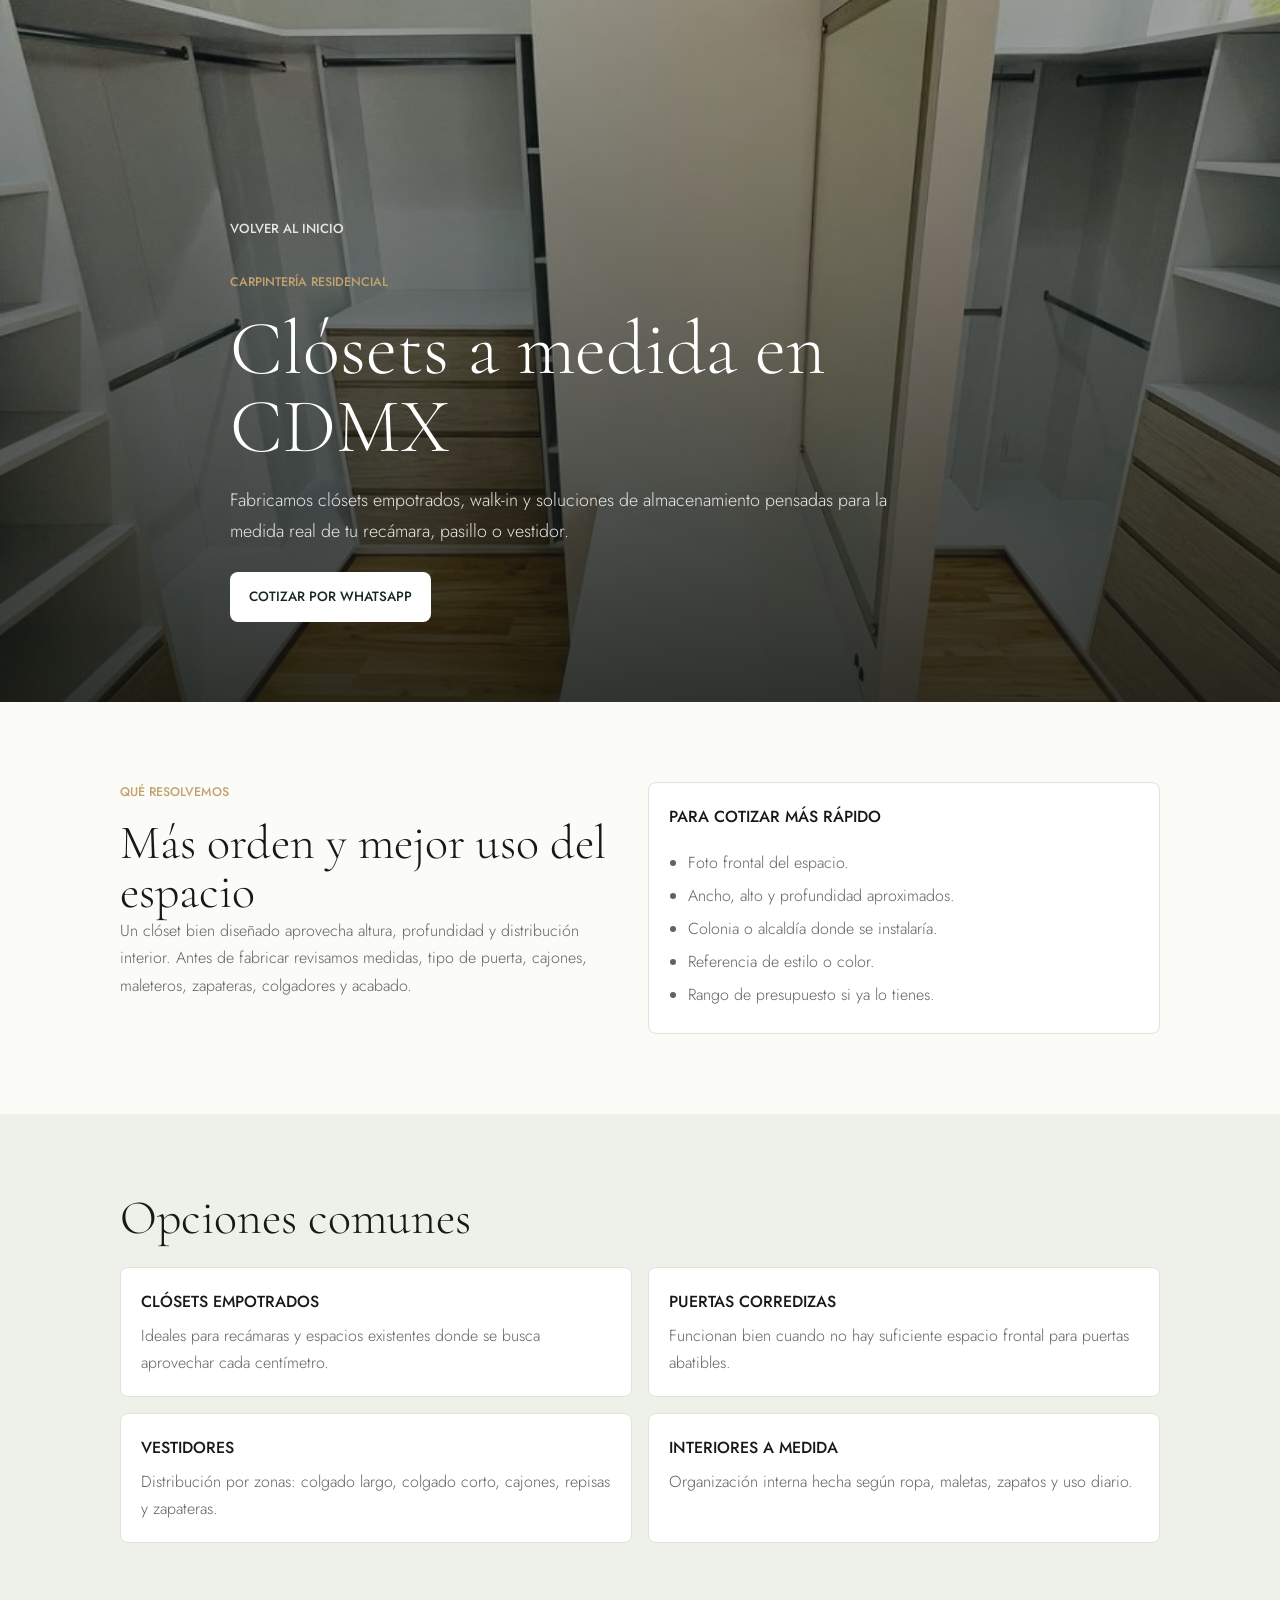
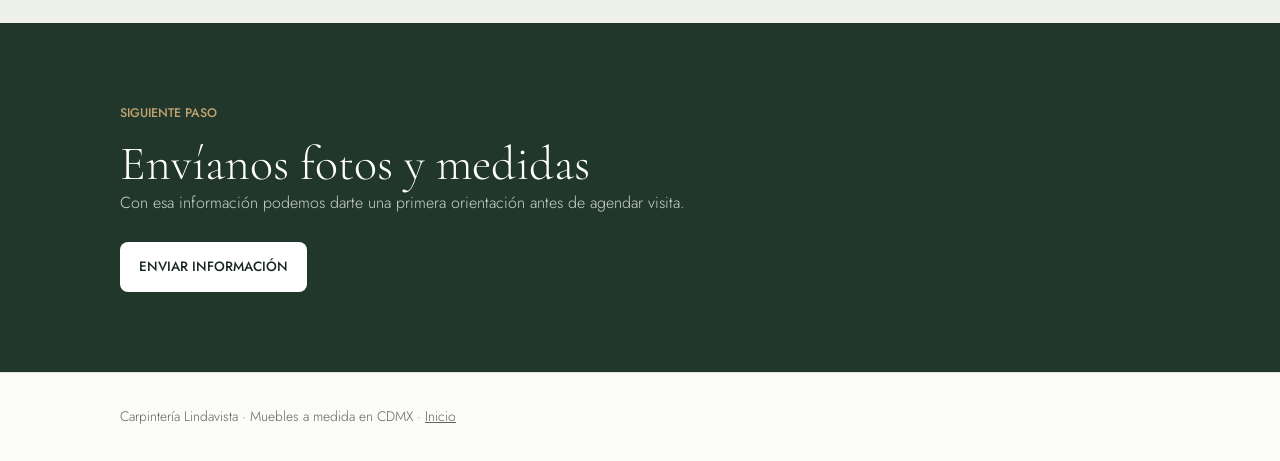
==== closets-a-medida-cdmx/index.html @ 1f64a85f "Agregar captacion organica para clientes" ====
<!DOCTYPE html>
<html lang="es">
<head>
<meta charset="UTF-8">
<meta name="viewport" content="width=device-width, initial-scale=1.0">
<title>Clósets a Medida en CDMX | Carpintería Lindavista</title>
<meta name="description" content="Diseño, fabricación e instalación de clósets a medida en CDMX. Distribución interior, puertas abatibles o corredizas y acabados según tu espacio. Cotiza por WhatsApp.">
<link rel="canonical" href="https://carpinterialindavista.com.mx/closets-a-medida-cdmx/">
<meta property="og:title" content="Clósets a Medida en CDMX | Carpintería Lindavista">
<meta property="og:description" content="Clósets empotrados, walk-in y soluciones de almacenamiento fabricadas a medida en CDMX.">
<meta property="og:image" content="https://carpinterialindavista.com.mx/assets/work-01.jpg">
<meta property="og:url" content="https://carpinterialindavista.com.mx/closets-a-medida-cdmx/">
<script type="application/ld+json">
{
  "@context": "https://schema.org",
  "@type": "Service",
  "name": "Clósets a medida en CDMX",
  "provider": {
    "@type": "HomeAndConstructionBusiness",
    "name": "Carpintería Lindavista",
    "url": "https://carpinterialindavista.com.mx",
    "telephone": "+525532749722"
  },
  "areaServed": "Ciudad de México",
  "serviceType": "Fabricación e instalación de clósets a medida"
}
</script>
<link href="https://fonts.googleapis.com/css2?family=Cormorant+Garamond:wght@300;400&amp;family=Jost:wght@300;400;500&amp;display=swap" rel="stylesheet">
<style>
*{box-sizing:border-box;margin:0;padding:0}body{font-family:Jost,Arial,sans-serif;background:#fbfbf7;color:#171916;font-weight:300;line-height:1.7}a{color:inherit}.wrap{max-width:1080px;margin:0 auto;padding:0 1.25rem}.hero{min-height:78svh;display:grid;align-items:end;background:linear-gradient(180deg,rgba(15,18,15,.34),rgba(15,18,15,.84)),url('../assets/work-01.jpg') center/cover;color:#fff}.hero .wrap{padding-top:6rem;padding-bottom:5rem}.back{display:inline-flex;margin-bottom:2rem;text-decoration:none;font-size:.82rem;font-weight:500;text-transform:uppercase;color:rgba(255,255,255,.84)}.eyebrow{display:block;margin-bottom:1rem;color:#c2a26f;font-size:.78rem;font-weight:500;text-transform:uppercase}h1,h2{font-family:'Cormorant Garamond',Georgia,serif;font-weight:300;line-height:1.02}h1{max-width:820px;font-size:4.8rem}h2{font-size:3rem}.lead{max-width:680px;margin-top:1.2rem;color:rgba(255,255,255,.88);font-size:1.12rem}.btn{display:inline-flex;margin-top:1.6rem;min-height:48px;align-items:center;justify-content:center;border-radius:8px;background:#fff;color:#17261e;padding:.85rem 1.2rem;text-decoration:none;font-size:.84rem;font-weight:500;text-transform:uppercase}.section{padding:5rem 0}.grid{display:grid;grid-template-columns:1fr 1fr;gap:1rem}.card{border:1px solid #dfe3da;border-radius:8px;background:#fff;padding:1.25rem}.card b{display:block;margin-bottom:.4rem;font-weight:500;text-transform:uppercase}.card p,.section p,.list li{color:#5f645d}.list{margin-top:1.2rem;padding-left:1.2rem}.list li{margin:.35rem 0}.cta{background:#21372b;color:#fff}.cta p{color:rgba(255,255,255,.78)}.cta .btn{background:#fff;color:#17261e}footer{padding:2rem 0;border-top:1px solid #dfe3da;color:#5f645d;font-size:.86rem}@media(max-width:720px){h1{font-size:3rem}h2{font-size:2.3rem}.grid{grid-template-columns:1fr}.hero{min-height:70svh}}
</style>
</head>
<body>
<section class="hero">
  <div class="wrap">
    <a class="back" href="../">Volver al inicio</a>
    <span class="eyebrow">Carpintería residencial</span>
    <h1>Clósets a medida en CDMX</h1>
    <p class="lead">Fabricamos clósets empotrados, walk-in y soluciones de almacenamiento pensadas para la medida real de tu recámara, pasillo o vestidor.</p>
    <a class="btn" href="https://wa.me/5215532749722?text=Hola%2C%20quiero%20cotizar%20un%20cl%C3%B3set%20a%20medida.%20Tengo%20fotos%20y%20medidas%20aproximadas." target="_blank" rel="noopener">Cotizar por WhatsApp</a>
  </div>
</section>
<main>
  <section class="section">
    <div class="wrap grid">
      <div>
        <span class="eyebrow">Qué resolvemos</span>
        <h2>Más orden y mejor uso del espacio</h2>
        <p>Un clóset bien diseñado aprovecha altura, profundidad y distribución interior. Antes de fabricar revisamos medidas, tipo de puerta, cajones, maleteros, zapateras, colgadores y acabado.</p>
      </div>
      <div class="card">
        <b>Para cotizar más rápido</b>
        <ul class="list">
          <li>Foto frontal del espacio.</li>
          <li>Ancho, alto y profundidad aproximados.</li>
          <li>Colonia o alcaldía donde se instalaría.</li>
          <li>Referencia de estilo o color.</li>
          <li>Rango de presupuesto si ya lo tienes.</li>
        </ul>
      </div>
    </div>
  </section>
  <section class="section" style="background:#edf1ea">
    <div class="wrap">
      <h2>Opciones comunes</h2>
      <div class="grid" style="margin-top:1.5rem">
        <div class="card"><b>Clósets empotrados</b><p>Ideales para recámaras y espacios existentes donde se busca aprovechar cada centímetro.</p></div>
        <div class="card"><b>Puertas corredizas</b><p>Funcionan bien cuando no hay suficiente espacio frontal para puertas abatibles.</p></div>
        <div class="card"><b>Vestidores</b><p>Distribución por zonas: colgado largo, colgado corto, cajones, repisas y zapateras.</p></div>
        <div class="card"><b>Interiores a medida</b><p>Organización interna hecha según ropa, maletas, zapatos y uso diario.</p></div>
      </div>
    </div>
  </section>
  <section class="section cta">
    <div class="wrap">
      <span class="eyebrow">Siguiente paso</span>
      <h2>Envíanos fotos y medidas</h2>
      <p>Con esa información podemos darte una primera orientación antes de agendar visita.</p>
      <a class="btn" href="https://wa.me/5215532749722?text=Hola%2C%20quiero%20cotizar%20un%20cl%C3%B3set%20a%20medida.%20Les%20env%C3%ADo%20fotos%20y%20medidas." target="_blank" rel="noopener">Enviar información</a>
    </div>
  </section>
</main>
<footer><div class="wrap">Carpintería Lindavista · Muebles a medida en CDMX · <a href="../">Inicio</a></div></footer>
</body>
</html>
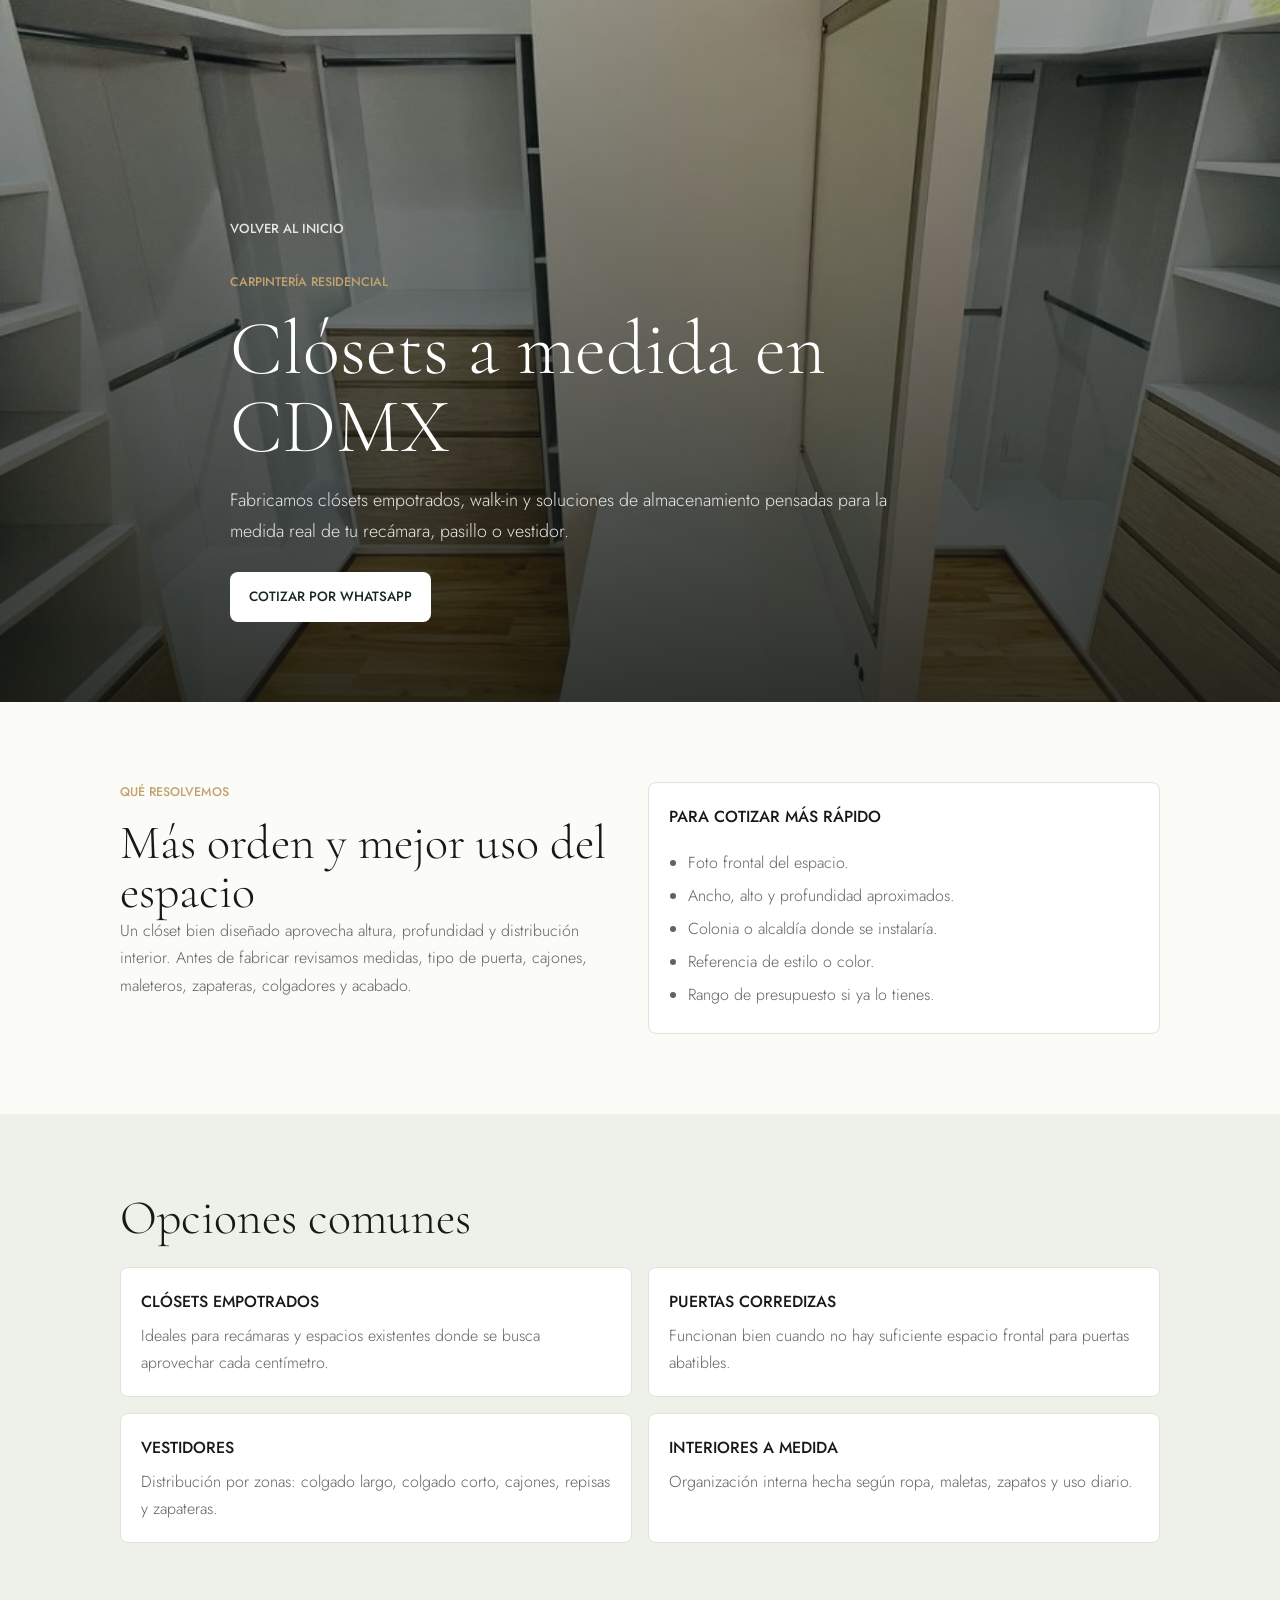
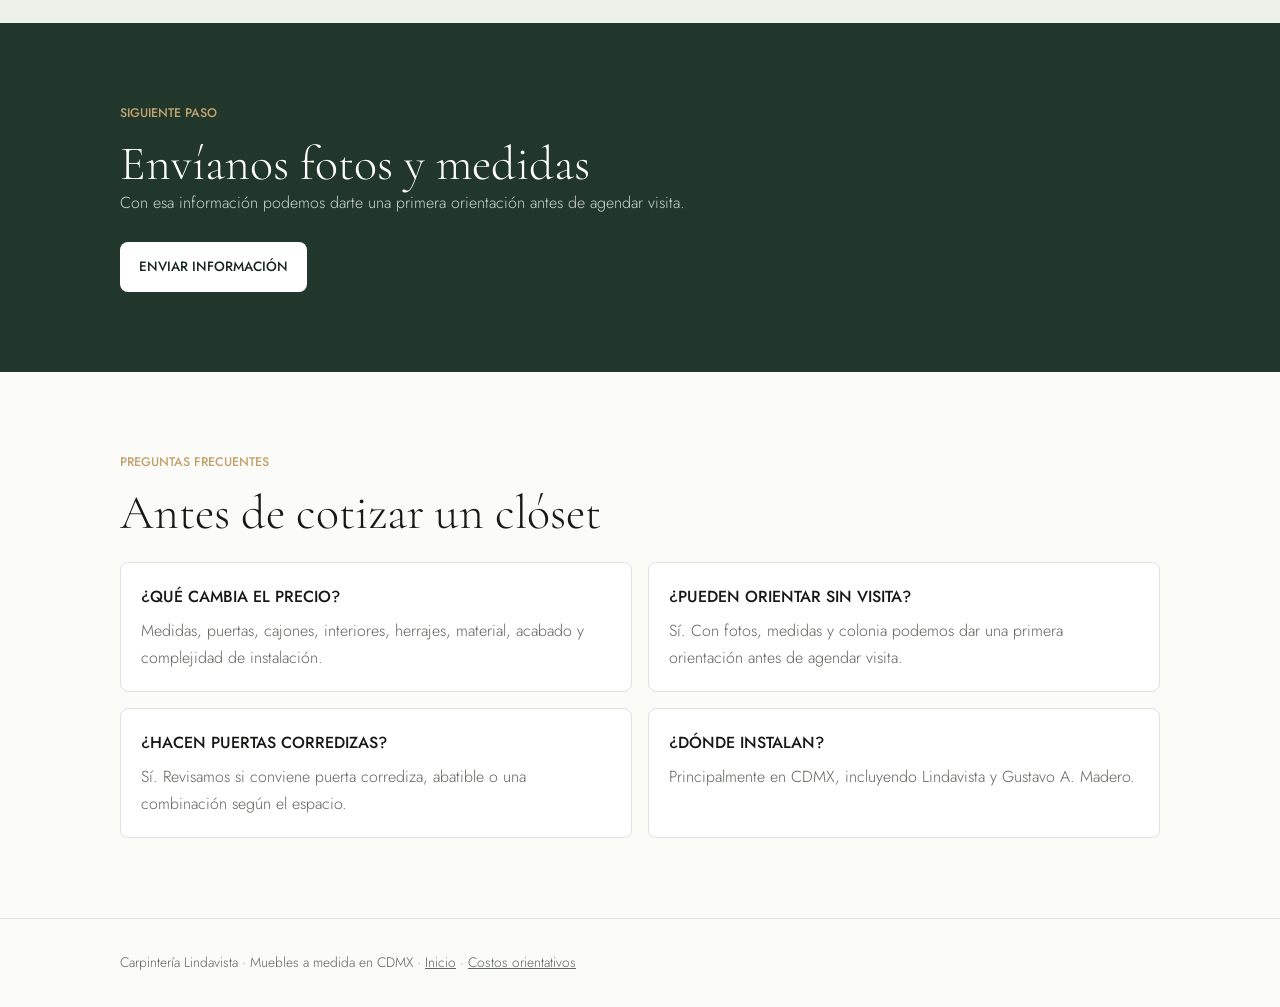
==== commit 8be7fa20: "Agregar FAQ costos y tracking de leads" ====
--- a/closets-a-medida-cdmx/index.html
+++ b/closets-a-medida-cdmx/index.html
@@ -25,6 +25,30 @@
   "serviceType": "Fabricación e instalación de clósets a medida"
 }
 </script>
+<script type="application/ld+json">
+{
+  "@context": "https://schema.org",
+  "@type": "FAQPage",
+  "mainEntity": [
+    {
+      "@type": "Question",
+      "name": "¿Qué medidas necesito para cotizar un clóset a medida?",
+      "acceptedAnswer": {
+        "@type": "Answer",
+        "text": "Para una primera orientación necesitamos ancho, alto, profundidad aproximada, fotos del espacio, colonia y una referencia de estilo o acabado."
+      }
+    },
+    {
+      "@type": "Question",
+      "name": "¿Hacen clósets con puertas corredizas?",
+      "acceptedAnswer": {
+        "@type": "Answer",
+        "text": "Sí. Podemos revisar puertas corredizas, abatibles o interiores abiertos según el espacio disponible y el uso del clóset."
+      }
+    }
+  ]
+}
+</script>
 <link href="https://fonts.googleapis.com/css2?family=Cormorant+Garamond:wght@300;400&amp;family=Jost:wght@300;400;500&amp;display=swap" rel="stylesheet">
 <style>
 *{box-sizing:border-box;margin:0;padding:0}body{font-family:Jost,Arial,sans-serif;background:#fbfbf7;color:#171916;font-weight:300;line-height:1.7}a{color:inherit}.wrap{max-width:1080px;margin:0 auto;padding:0 1.25rem}.hero{min-height:78svh;display:grid;align-items:end;background:linear-gradient(180deg,rgba(15,18,15,.34),rgba(15,18,15,.84)),url('../assets/work-01.jpg') center/cover;color:#fff}.hero .wrap{padding-top:6rem;padding-bottom:5rem}.back{display:inline-flex;margin-bottom:2rem;text-decoration:none;font-size:.82rem;font-weight:500;text-transform:uppercase;color:rgba(255,255,255,.84)}.eyebrow{display:block;margin-bottom:1rem;color:#c2a26f;font-size:.78rem;font-weight:500;text-transform:uppercase}h1,h2{font-family:'Cormorant Garamond',Georgia,serif;font-weight:300;line-height:1.02}h1{max-width:820px;font-size:4.8rem}h2{font-size:3rem}.lead{max-width:680px;margin-top:1.2rem;color:rgba(255,255,255,.88);font-size:1.12rem}.btn{display:inline-flex;margin-top:1.6rem;min-height:48px;align-items:center;justify-content:center;border-radius:8px;background:#fff;color:#17261e;padding:.85rem 1.2rem;text-decoration:none;font-size:.84rem;font-weight:500;text-transform:uppercase}.section{padding:5rem 0}.grid{display:grid;grid-template-columns:1fr 1fr;gap:1rem}.card{border:1px solid #dfe3da;border-radius:8px;background:#fff;padding:1.25rem}.card b{display:block;margin-bottom:.4rem;font-weight:500;text-transform:uppercase}.card p,.section p,.list li{color:#5f645d}.list{margin-top:1.2rem;padding-left:1.2rem}.list li{margin:.35rem 0}.cta{background:#21372b;color:#fff}.cta p{color:rgba(255,255,255,.78)}.cta .btn{background:#fff;color:#17261e}footer{padding:2rem 0;border-top:1px solid #dfe3da;color:#5f645d;font-size:.86rem}@media(max-width:720px){h1{font-size:3rem}h2{font-size:2.3rem}.grid{grid-template-columns:1fr}.hero{min-height:70svh}}
@@ -37,7 +61,7 @@
     <span class="eyebrow">Carpintería residencial</span>
     <h1>Clósets a medida en CDMX</h1>
     <p class="lead">Fabricamos clósets empotrados, walk-in y soluciones de almacenamiento pensadas para la medida real de tu recámara, pasillo o vestidor.</p>
-    <a class="btn" href="https://wa.me/5215532749722?text=Hola%2C%20quiero%20cotizar%20un%20cl%C3%B3set%20a%20medida.%20Tengo%20fotos%20y%20medidas%20aproximadas." target="_blank" rel="noopener">Cotizar por WhatsApp</a>
+    <a class="btn" href="https://wa.me/5215532749722?text=Hola%2C%20vengo%20de%20la%20p%C3%A1gina%20de%20cl%C3%B3sets%20a%20medida%20y%20quiero%20cotizar.%20Tengo%20fotos%20y%20medidas%20aproximadas." target="_blank" rel="noopener">Cotizar por WhatsApp</a>
   </div>
 </section>
 <main>
@@ -76,10 +100,22 @@
       <span class="eyebrow">Siguiente paso</span>
       <h2>Envíanos fotos y medidas</h2>
       <p>Con esa información podemos darte una primera orientación antes de agendar visita.</p>
-      <a class="btn" href="https://wa.me/5215532749722?text=Hola%2C%20quiero%20cotizar%20un%20cl%C3%B3set%20a%20medida.%20Les%20env%C3%ADo%20fotos%20y%20medidas." target="_blank" rel="noopener">Enviar información</a>
+      <a class="btn" href="https://wa.me/5215532749722?text=Hola%2C%20vengo%20de%20la%20p%C3%A1gina%20de%20cl%C3%B3sets%20a%20medida.%20Les%20env%C3%ADo%20fotos%20y%20medidas." target="_blank" rel="noopener">Enviar información</a>
+    </div>
+  </section>
+  <section class="section">
+    <div class="wrap">
+      <span class="eyebrow">Preguntas frecuentes</span>
+      <h2>Antes de cotizar un clóset</h2>
+      <div class="grid" style="margin-top:1.5rem">
+        <div class="card"><b>¿Qué cambia el precio?</b><p>Medidas, puertas, cajones, interiores, herrajes, material, acabado y complejidad de instalación.</p></div>
+        <div class="card"><b>¿Pueden orientar sin visita?</b><p>Sí. Con fotos, medidas y colonia podemos dar una primera orientación antes de agendar visita.</p></div>
+        <div class="card"><b>¿Hacen puertas corredizas?</b><p>Sí. Revisamos si conviene puerta corrediza, abatible o una combinación según el espacio.</p></div>
+        <div class="card"><b>¿Dónde instalan?</b><p>Principalmente en CDMX, incluyendo Lindavista y Gustavo A. Madero.</p></div>
+      </div>
     </div>
   </section>
 </main>
-<footer><div class="wrap">Carpintería Lindavista · Muebles a medida en CDMX · <a href="../">Inicio</a></div></footer>
+<footer><div class="wrap">Carpintería Lindavista · Muebles a medida en CDMX · <a href="../">Inicio</a> · <a href="../costos-carpinteria-cdmx/">Costos orientativos</a></div></footer>
 </body>
 </html>
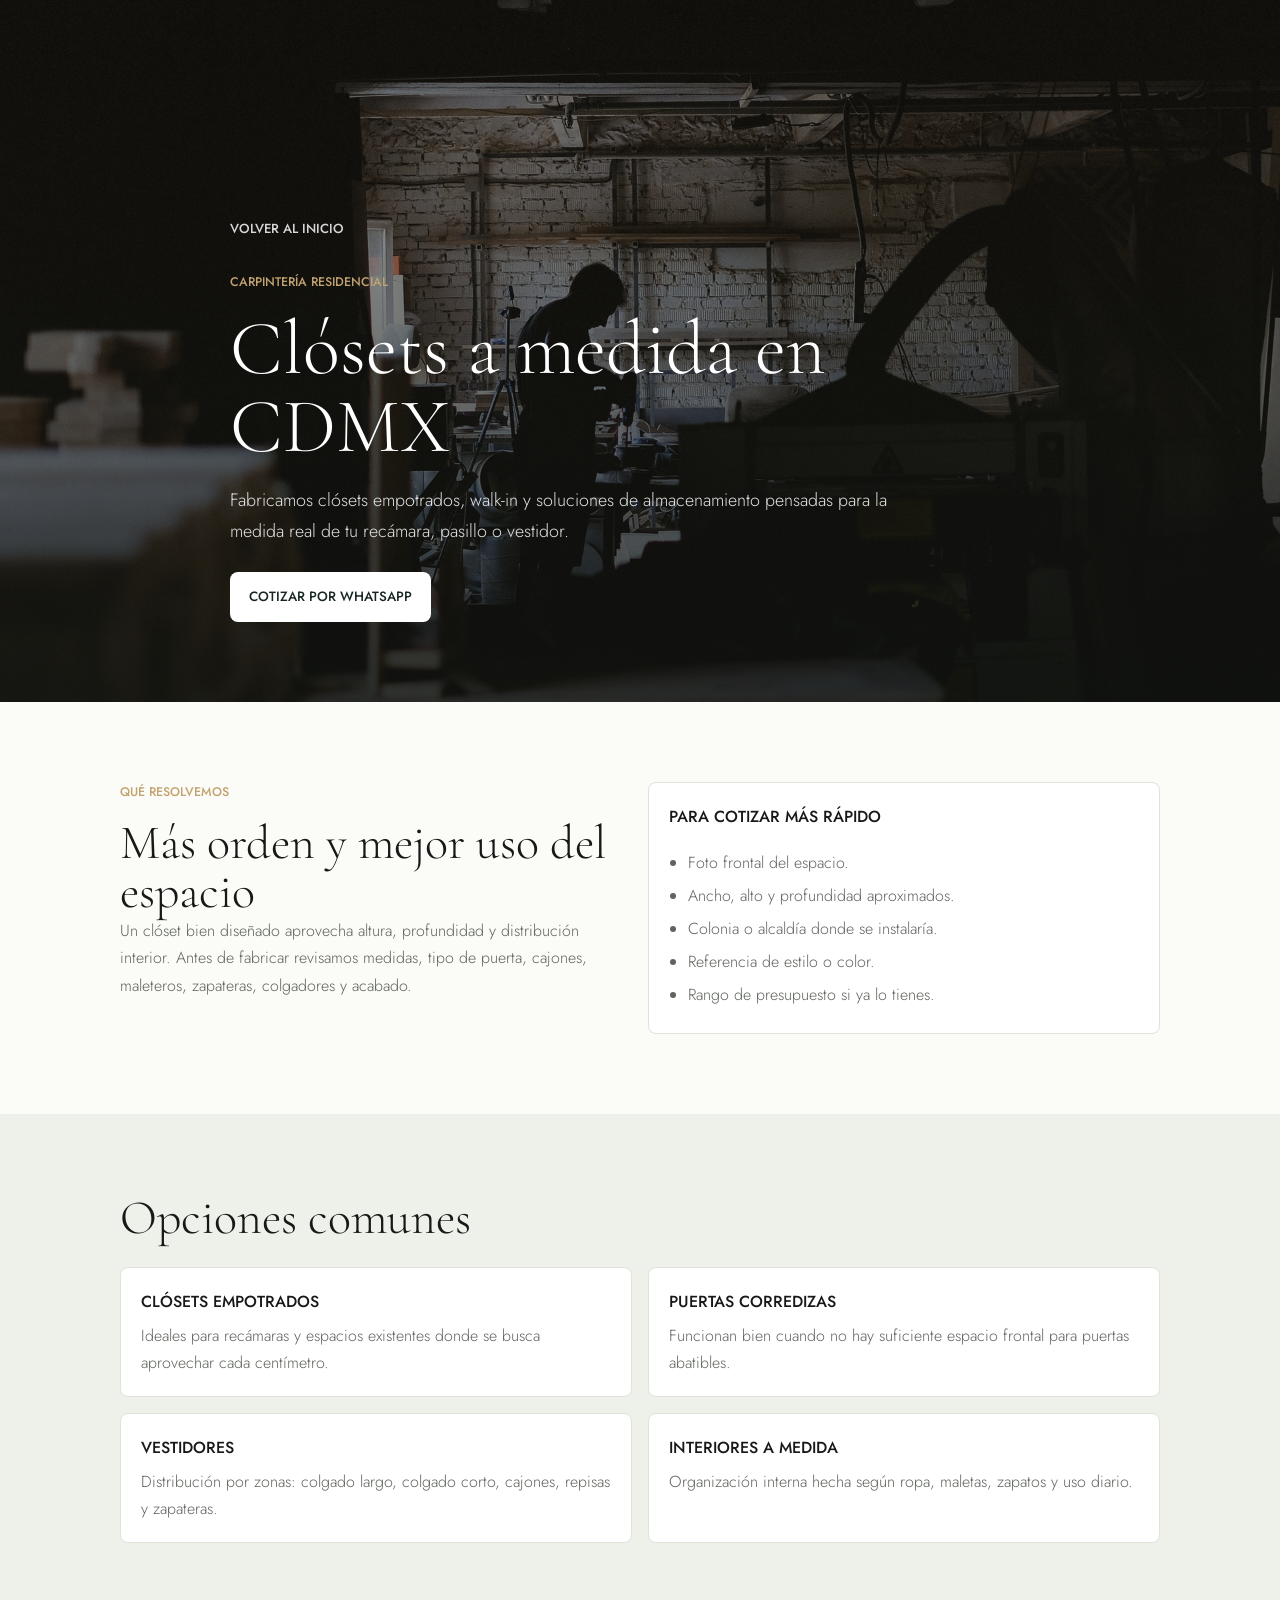
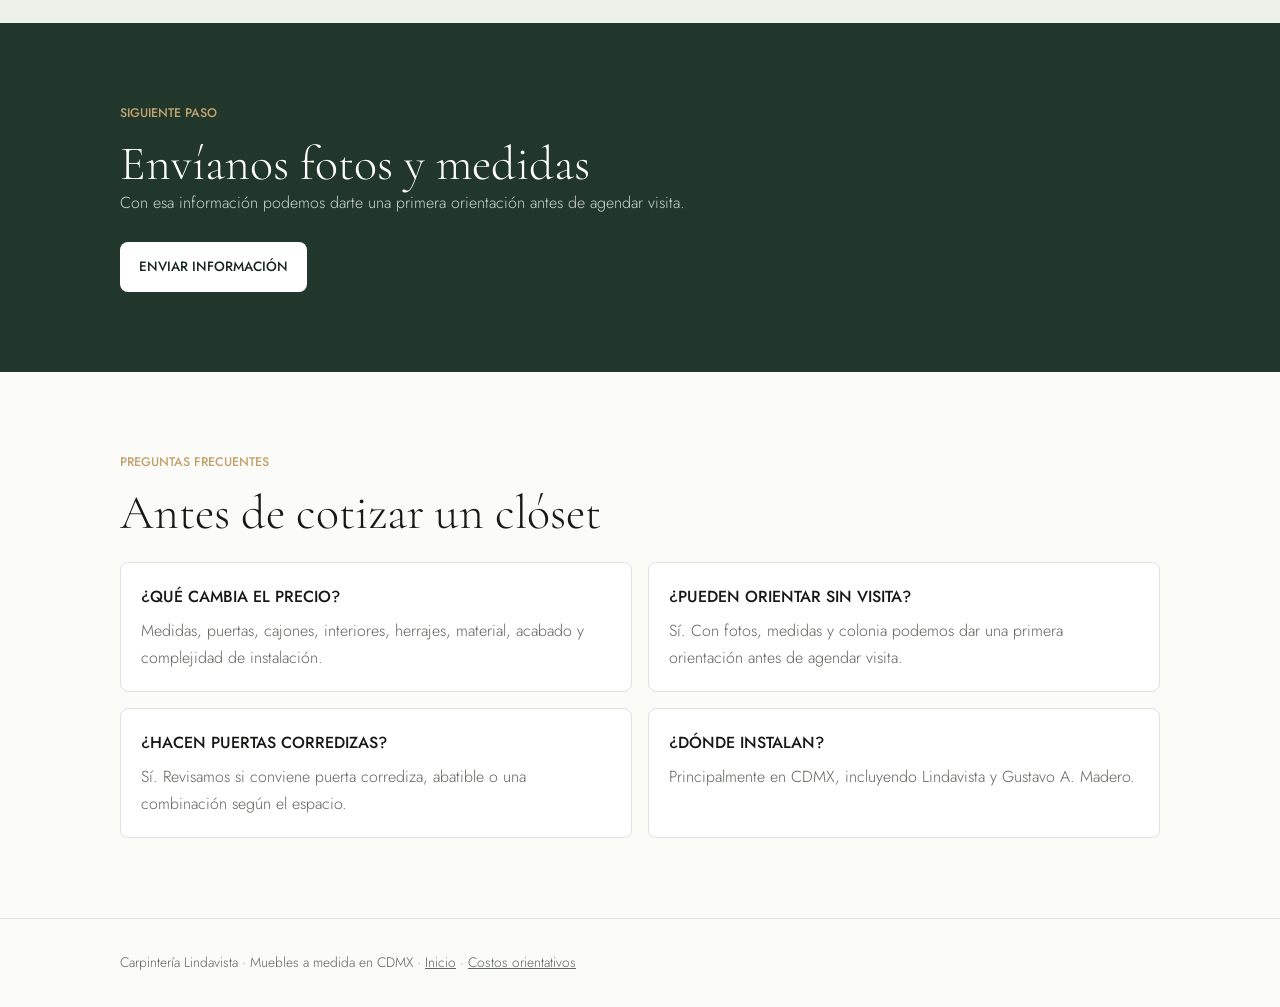
==== commit 7c5810b0: "Update closets hero background" ====
--- a/closets-a-medida-cdmx/index.html
+++ b/closets-a-medida-cdmx/index.html
@@ -51,7 +51,7 @@
 </script>
 <link href="https://fonts.googleapis.com/css2?family=Cormorant+Garamond:wght@300;400&amp;family=Jost:wght@300;400;500&amp;display=swap" rel="stylesheet">
 <style>
-*{box-sizing:border-box;margin:0;padding:0}body{font-family:Jost,Arial,sans-serif;background:#fbfbf7;color:#171916;font-weight:300;line-height:1.7}a{color:inherit}.wrap{max-width:1080px;margin:0 auto;padding:0 1.25rem}.hero{min-height:78svh;display:grid;align-items:end;background:linear-gradient(180deg,rgba(15,18,15,.34),rgba(15,18,15,.84)),url('../assets/work-01.jpg') center/cover;color:#fff}.hero .wrap{padding-top:6rem;padding-bottom:5rem}.back{display:inline-flex;margin-bottom:2rem;text-decoration:none;font-size:.82rem;font-weight:500;text-transform:uppercase;color:rgba(255,255,255,.84)}.eyebrow{display:block;margin-bottom:1rem;color:#c2a26f;font-size:.78rem;font-weight:500;text-transform:uppercase}h1,h2{font-family:'Cormorant Garamond',Georgia,serif;font-weight:300;line-height:1.02}h1{max-width:820px;font-size:4.8rem}h2{font-size:3rem}.lead{max-width:680px;margin-top:1.2rem;color:rgba(255,255,255,.88);font-size:1.12rem}.btn{display:inline-flex;margin-top:1.6rem;min-height:48px;align-items:center;justify-content:center;border-radius:8px;background:#fff;color:#17261e;padding:.85rem 1.2rem;text-decoration:none;font-size:.84rem;font-weight:500;text-transform:uppercase}.section{padding:5rem 0}.grid{display:grid;grid-template-columns:1fr 1fr;gap:1rem}.card{border:1px solid #dfe3da;border-radius:8px;background:#fff;padding:1.25rem}.card b{display:block;margin-bottom:.4rem;font-weight:500;text-transform:uppercase}.card p,.section p,.list li{color:#5f645d}.list{margin-top:1.2rem;padding-left:1.2rem}.list li{margin:.35rem 0}.cta{background:#21372b;color:#fff}.cta p{color:rgba(255,255,255,.78)}.cta .btn{background:#fff;color:#17261e}footer{padding:2rem 0;border-top:1px solid #dfe3da;color:#5f645d;font-size:.86rem}@media(max-width:720px){h1{font-size:3rem}h2{font-size:2.3rem}.grid{grid-template-columns:1fr}.hero{min-height:70svh}}
+*{box-sizing:border-box;margin:0;padding:0}body{font-family:Jost,Arial,sans-serif;background:#fbfbf7;color:#171916;font-weight:300;line-height:1.7}a{color:inherit}.wrap{max-width:1080px;margin:0 auto;padding:0 1.25rem}.hero{min-height:78svh;display:grid;align-items:end;background:linear-gradient(180deg,rgba(15,18,15,.34),rgba(15,18,15,.84)),url('../assets/pic15.jpg') center/cover;color:#fff}.hero .wrap{padding-top:6rem;padding-bottom:5rem}.back{display:inline-flex;margin-bottom:2rem;text-decoration:none;font-size:.82rem;font-weight:500;text-transform:uppercase;color:rgba(255,255,255,.84)}.eyebrow{display:block;margin-bottom:1rem;color:#c2a26f;font-size:.78rem;font-weight:500;text-transform:uppercase}h1,h2{font-family:'Cormorant Garamond',Georgia,serif;font-weight:300;line-height:1.02}h1{max-width:820px;font-size:4.8rem}h2{font-size:3rem}.lead{max-width:680px;margin-top:1.2rem;color:rgba(255,255,255,.88);font-size:1.12rem}.btn{display:inline-flex;margin-top:1.6rem;min-height:48px;align-items:center;justify-content:center;border-radius:8px;background:#fff;color:#17261e;padding:.85rem 1.2rem;text-decoration:none;font-size:.84rem;font-weight:500;text-transform:uppercase}.section{padding:5rem 0}.grid{display:grid;grid-template-columns:1fr 1fr;gap:1rem}.card{border:1px solid #dfe3da;border-radius:8px;background:#fff;padding:1.25rem}.card b{display:block;margin-bottom:.4rem;font-weight:500;text-transform:uppercase}.card p,.section p,.list li{color:#5f645d}.list{margin-top:1.2rem;padding-left:1.2rem}.list li{margin:.35rem 0}.cta{background:#21372b;color:#fff}.cta p{color:rgba(255,255,255,.78)}.cta .btn{background:#fff;color:#17261e}footer{padding:2rem 0;border-top:1px solid #dfe3da;color:#5f645d;font-size:.86rem}@media(max-width:720px){h1{font-size:3rem}h2{font-size:2.3rem}.grid{grid-template-columns:1fr}.hero{min-height:70svh}}
 </style>
 </head>
 <body>
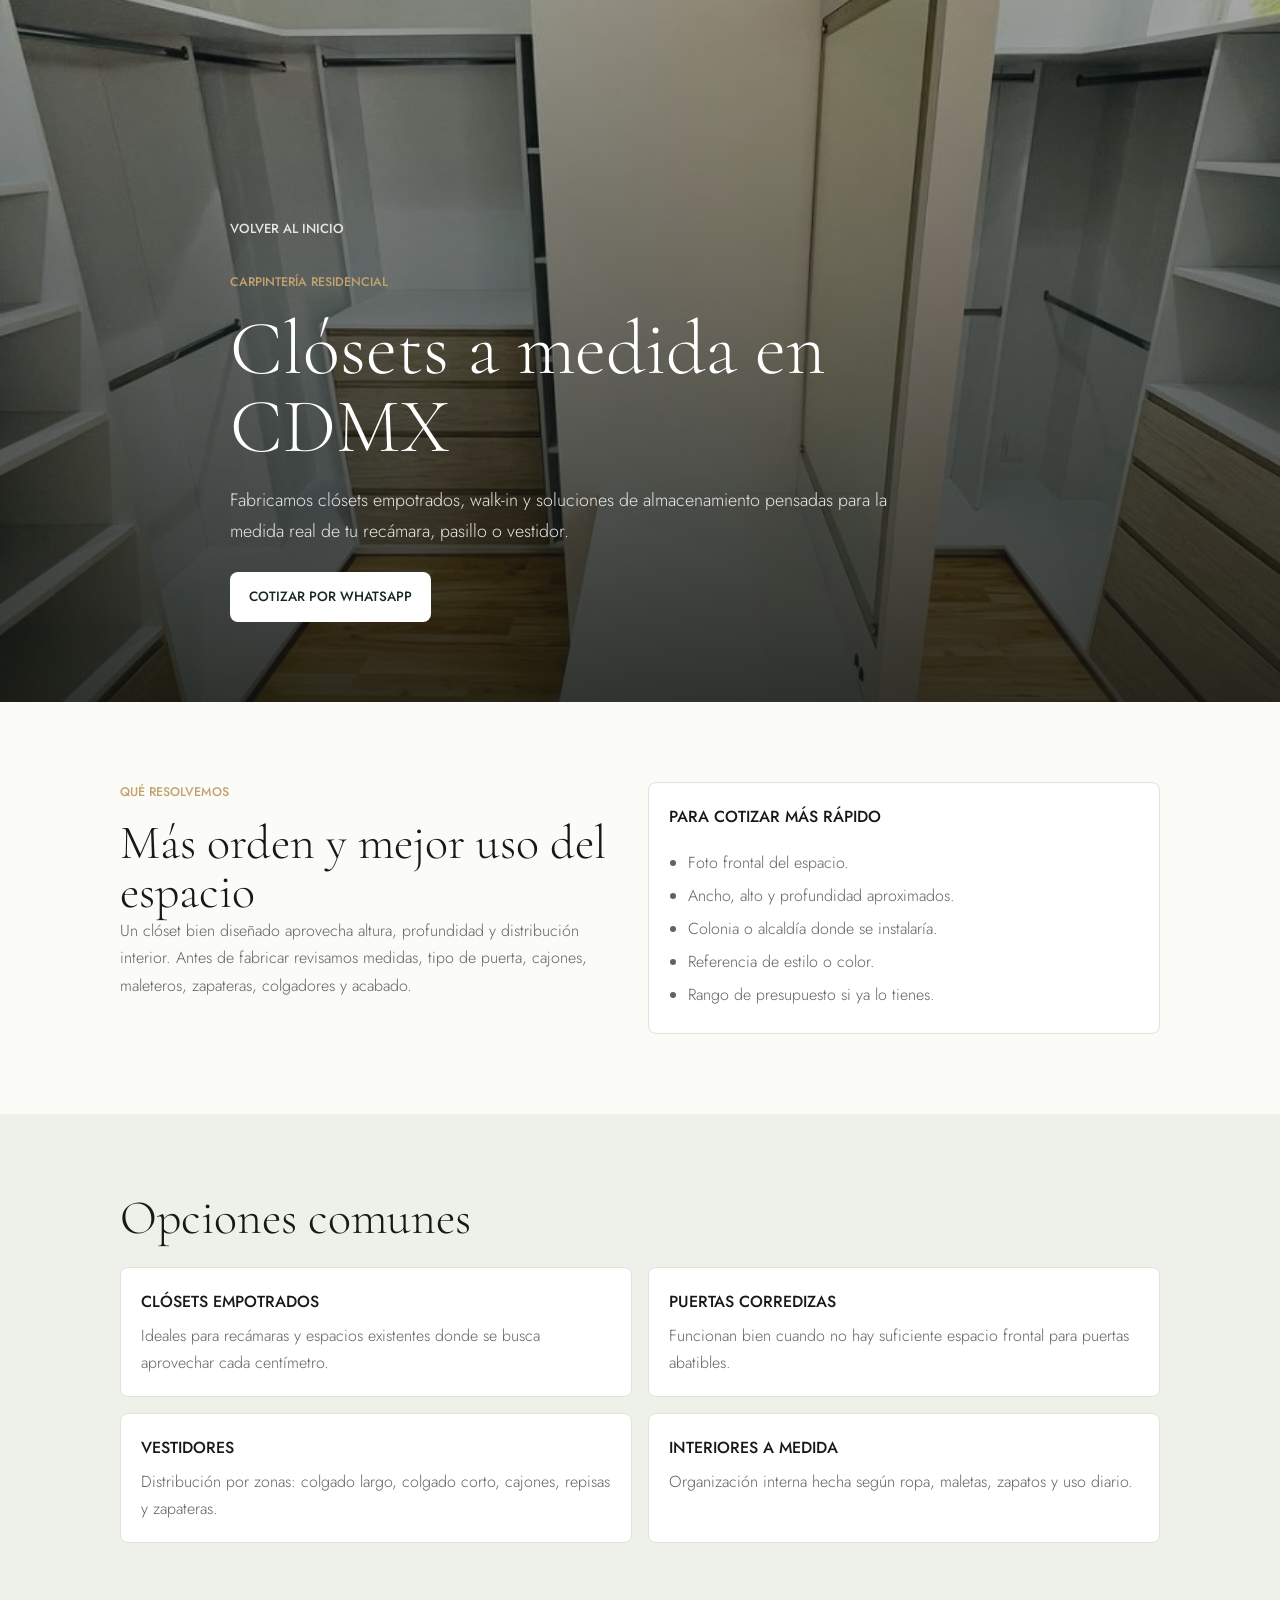
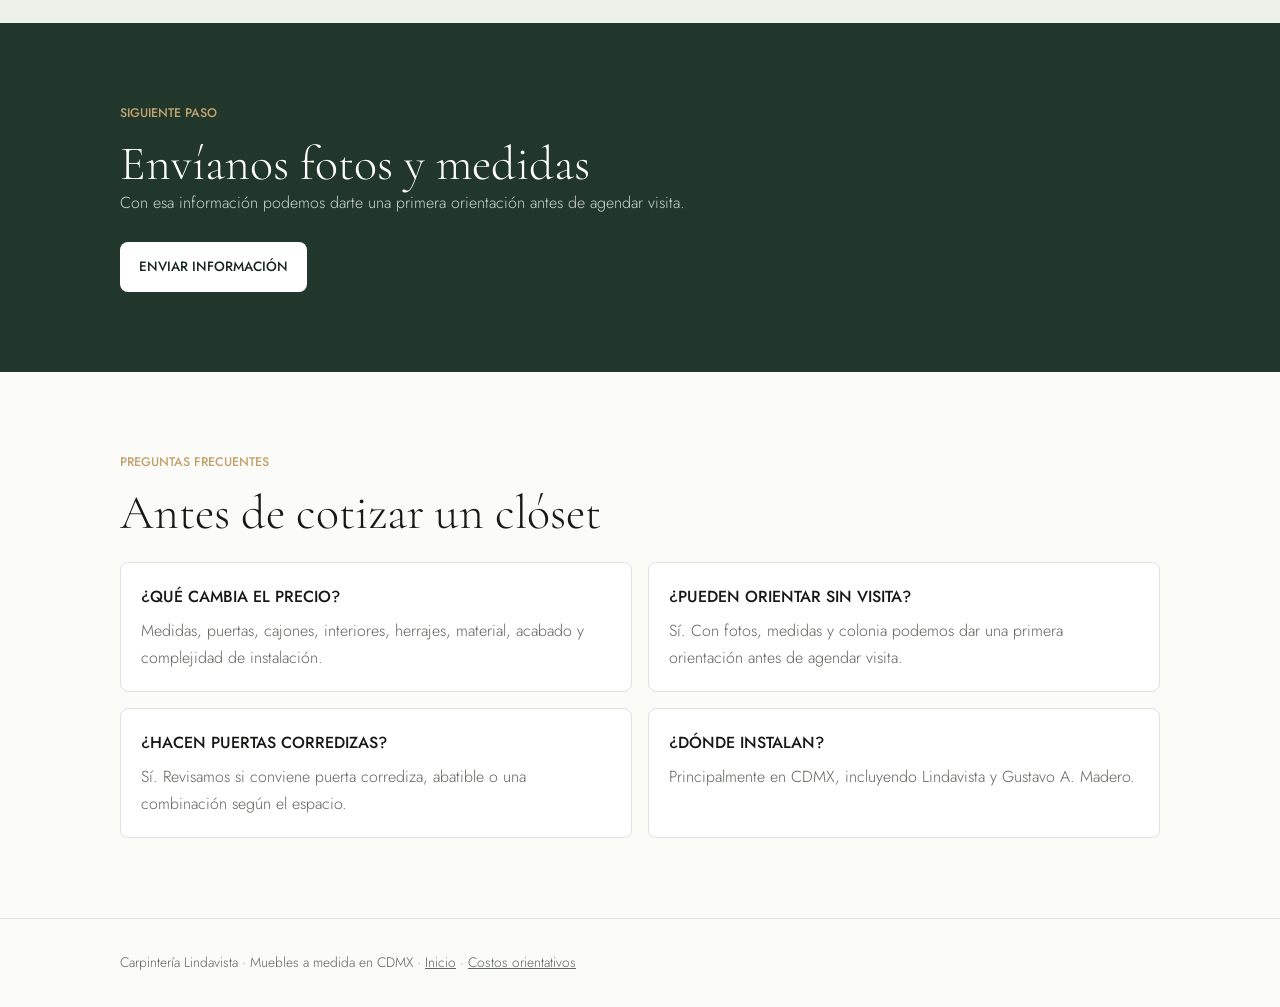
==== commit 8541da06: "Restore closets hero background" ====
--- a/closets-a-medida-cdmx/index.html
+++ b/closets-a-medida-cdmx/index.html
@@ -51,7 +51,7 @@
 </script>
 <link href="https://fonts.googleapis.com/css2?family=Cormorant+Garamond:wght@300;400&amp;family=Jost:wght@300;400;500&amp;display=swap" rel="stylesheet">
 <style>
-*{box-sizing:border-box;margin:0;padding:0}body{font-family:Jost,Arial,sans-serif;background:#fbfbf7;color:#171916;font-weight:300;line-height:1.7}a{color:inherit}.wrap{max-width:1080px;margin:0 auto;padding:0 1.25rem}.hero{min-height:78svh;display:grid;align-items:end;background:linear-gradient(180deg,rgba(15,18,15,.34),rgba(15,18,15,.84)),url('../assets/pic15.jpg') center/cover;color:#fff}.hero .wrap{padding-top:6rem;padding-bottom:5rem}.back{display:inline-flex;margin-bottom:2rem;text-decoration:none;font-size:.82rem;font-weight:500;text-transform:uppercase;color:rgba(255,255,255,.84)}.eyebrow{display:block;margin-bottom:1rem;color:#c2a26f;font-size:.78rem;font-weight:500;text-transform:uppercase}h1,h2{font-family:'Cormorant Garamond',Georgia,serif;font-weight:300;line-height:1.02}h1{max-width:820px;font-size:4.8rem}h2{font-size:3rem}.lead{max-width:680px;margin-top:1.2rem;color:rgba(255,255,255,.88);font-size:1.12rem}.btn{display:inline-flex;margin-top:1.6rem;min-height:48px;align-items:center;justify-content:center;border-radius:8px;background:#fff;color:#17261e;padding:.85rem 1.2rem;text-decoration:none;font-size:.84rem;font-weight:500;text-transform:uppercase}.section{padding:5rem 0}.grid{display:grid;grid-template-columns:1fr 1fr;gap:1rem}.card{border:1px solid #dfe3da;border-radius:8px;background:#fff;padding:1.25rem}.card b{display:block;margin-bottom:.4rem;font-weight:500;text-transform:uppercase}.card p,.section p,.list li{color:#5f645d}.list{margin-top:1.2rem;padding-left:1.2rem}.list li{margin:.35rem 0}.cta{background:#21372b;color:#fff}.cta p{color:rgba(255,255,255,.78)}.cta .btn{background:#fff;color:#17261e}footer{padding:2rem 0;border-top:1px solid #dfe3da;color:#5f645d;font-size:.86rem}@media(max-width:720px){h1{font-size:3rem}h2{font-size:2.3rem}.grid{grid-template-columns:1fr}.hero{min-height:70svh}}
+*{box-sizing:border-box;margin:0;padding:0}body{font-family:Jost,Arial,sans-serif;background:#fbfbf7;color:#171916;font-weight:300;line-height:1.7}a{color:inherit}.wrap{max-width:1080px;margin:0 auto;padding:0 1.25rem}.hero{min-height:78svh;display:grid;align-items:end;background:linear-gradient(180deg,rgba(15,18,15,.34),rgba(15,18,15,.84)),url('../assets/work-01.jpg') center/cover;color:#fff}.hero .wrap{padding-top:6rem;padding-bottom:5rem}.back{display:inline-flex;margin-bottom:2rem;text-decoration:none;font-size:.82rem;font-weight:500;text-transform:uppercase;color:rgba(255,255,255,.84)}.eyebrow{display:block;margin-bottom:1rem;color:#c2a26f;font-size:.78rem;font-weight:500;text-transform:uppercase}h1,h2{font-family:'Cormorant Garamond',Georgia,serif;font-weight:300;line-height:1.02}h1{max-width:820px;font-size:4.8rem}h2{font-size:3rem}.lead{max-width:680px;margin-top:1.2rem;color:rgba(255,255,255,.88);font-size:1.12rem}.btn{display:inline-flex;margin-top:1.6rem;min-height:48px;align-items:center;justify-content:center;border-radius:8px;background:#fff;color:#17261e;padding:.85rem 1.2rem;text-decoration:none;font-size:.84rem;font-weight:500;text-transform:uppercase}.section{padding:5rem 0}.grid{display:grid;grid-template-columns:1fr 1fr;gap:1rem}.card{border:1px solid #dfe3da;border-radius:8px;background:#fff;padding:1.25rem}.card b{display:block;margin-bottom:.4rem;font-weight:500;text-transform:uppercase}.card p,.section p,.list li{color:#5f645d}.list{margin-top:1.2rem;padding-left:1.2rem}.list li{margin:.35rem 0}.cta{background:#21372b;color:#fff}.cta p{color:rgba(255,255,255,.78)}.cta .btn{background:#fff;color:#17261e}footer{padding:2rem 0;border-top:1px solid #dfe3da;color:#5f645d;font-size:.86rem}@media(max-width:720px){h1{font-size:3rem}h2{font-size:2.3rem}.grid{grid-template-columns:1fr}.hero{min-height:70svh}}
 </style>
 </head>
 <body>
